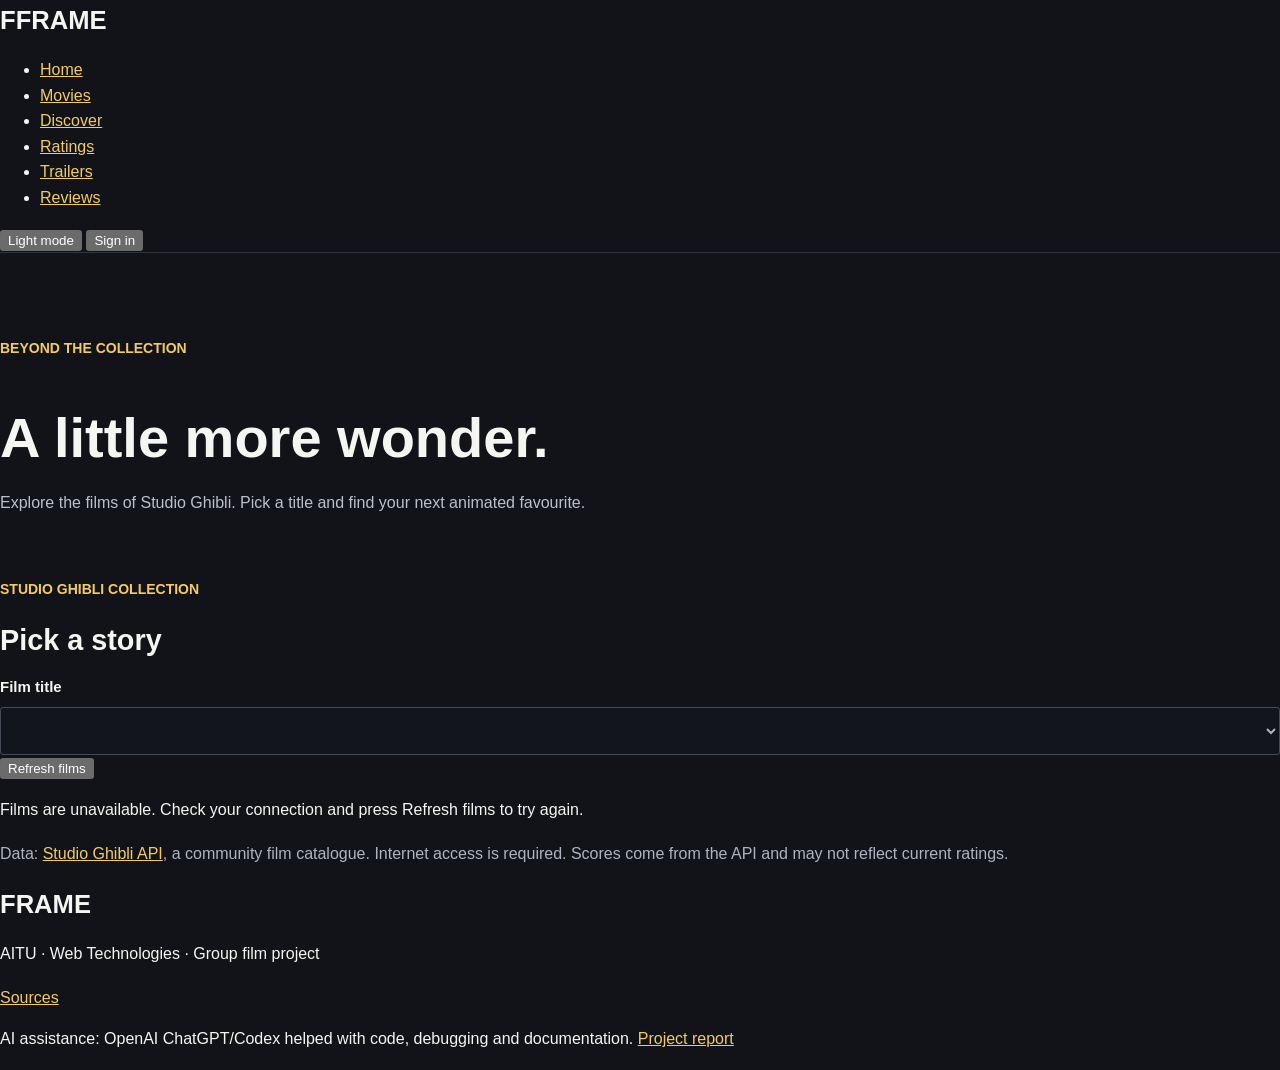
==== discover.html @ 14759774 "Upd Magzhan" ====
<!DOCTYPE html>
<html lang="en">
<head>
    <meta charset="UTF-8">
    <meta name="viewport" content="width=device-width, initial-scale=1.0">
    <meta name="description" content="FRAME: a student movie guide with films, personal ratings, trailers and reviews.">
    <title>Discover | FRAME</title>
    <link rel="stylesheet" href="vendor/bootstrap-5.3.3.min.css">
    <link rel="stylesheet" href="css/style.css">
</head>
<body>
    <a class="skip-link" href="#main-content">Skip to content</a>
    <header class="site-header">
        <div class="container">
            <div class="header-row">
                <a class="brand" href="index.html"><span>F</span>FRAME</a>
                <nav aria-label="Main navigation">
                <ul class="nav-links">
                <li><a href="index.html">Home</a></li>
                <li><a href="movies.html">Movies</a></li>
                <li><a class="current" aria-current="page" href="discover.html">Discover</a></li>
                <li><a href="ratings.html">Ratings</a></li>
                <li><a href="trailers.html">Trailers</a></li>
                <li><a href="reviews.html">Reviews</a></li>
                </ul>
                </nav>
                <div class="actions">
                    <button id="theme-button" type="button">Light mode</button>
                    <span id="greeting"></span>
                    <button id="signin-button" type="button" aria-controls="signin-panel" aria-expanded="false">Sign in</button>
                    <button id="signout-button" type="button" hidden>Sign out</button>
                </div>
            </div>
        </div>
    </header>

    <div class="container">
        <p id="account-status" class="status" role="status"></p>
        <section id="signin-panel" class="panel" aria-labelledby="signin-title" hidden>
            <h2 id="signin-title">Welcome to FRAME</h2>
            <p class="muted">A local demo profile. Only your name is saved in this browser; this is not a server account.</p>
            <form id="signin-form">
                <div class="field">
                    <label for="signin-name">Your name</label>
                    <input id="signin-name" type="text" required minlength="2" maxlength="40" autocomplete="given-name">
                </div>
                <div class="field">
                  <label for="signin-email">Email</label>
                  <input id="signin-email" type="email" required maxlength="254" autocomplete="email" aria-describedby="email-note">
                  <small id="email-note" class="muted">Checked for a valid format. Never saved or sent.</small>
                </div>
                <p id="signin-error" class="error" role="alert"></p>
                <div class="actions">
                    <button class="gold" type="submit">Continue</button>
                    <button id="cancel-signin" type="button">Cancel</button>
                </div>
            </form>
        </section>
    </div>

    <main id="main-content" class="container">
        <section class="page-intro">
            <p class="eyebrow">BEYOND THE COLLECTION</p>
            <h1>A little more wonder.</h1>
            <p>Explore the films of Studio Ghibli. Pick a title and find your next animated favourite.</p>
        </section>
        <div class="discover-layout">
            <section class="panel" aria-labelledby="choose-film-title">
                <p class="eyebrow">STUDIO GHIBLI COLLECTION</p>
                <h2 id="choose-film-title">Pick a story</h2>
                <div class="field">
                    <label for="film-select">Film title</label>
                    <select id="film-select" disabled><option>Loading…</option></select>
                </div>
                <button id="refresh-films" class="gold" type="button">Refresh films</button>
                <p id="api-status" class="status" role="status"></p>
            </section>
            <article id="film-details" class="panel film-sheet" aria-live="polite" hidden>
                <p class="eyebrow">A CLOSER LOOK</p>
                <h2 id="film-title"></h2>
                <p id="film-description"></p>
                <dl class="film-facts">
                    <div><dt>DIRECTOR</dt><dd id="film-director"></dd></div>
                    <div><dt>RELEASE YEAR</dt><dd id="film-year"></dd></div>
                    <div><dt>RUNNING TIME</dt><dd id="film-time"></dd></div>
                    <div><dt>API RT SCORE</dt><dd id="film-score"></dd></div>
                </dl>
            </article>
        </div>
        <p class="source-note muted">Data: <a href="https://ghibliapi.vercel.app/">Studio Ghibli API</a>, a community film catalogue. Internet access is required. Scores come from the API and may not reflect current ratings.</p>
    </main>

    <footer>
        <div class="container">
            <div class="footer-row">
                <a class="brand" href="index.html">FRAME</a>
                <p>AITU · Web Technologies · Group film project</p>
                <a href="SOURCES.txt">Sources</a>
            </div>
            <p class="ai-credit">AI assistance: OpenAI ChatGPT/Codex helped with code, debugging and documentation.
                <a href="docs/PROJECT_REPORT.pdf">Project report</a></p>
        </div>
    </footer>

    <script src="vendor/jquery-3.7.1.min.js"></script>
    <script src="js/main.js"></script>
    <script src="js/discover.js"></script>
</body>
</html>
---- css/style.css ----
:root {
    --page-background: #111318;
    --text-color: #f5f5f2;
    --accent-color: #f2ca68;
    --muted-color: #aeb4bf;
}

* {
    box-sizing: border-box;
}

body {
    margin: 0;
    background-color: var(--page-background);
    color: var(--text-color);
    font-family: 'Roboto', Arial, sans-serif;
    font-size: 16px;
    line-height: 1.6;
}

a {
    color: var(--accent-color);
}

h1, h2, h3 {
    font-weight: 700;
    line-height: 1.15;
}

h1 {
    font-size: 3.5rem;
    margin-bottom: 20px;
}

h2 {
    font-size: 1.8rem;
    margin-bottom: 18px;
}

h3 {
    font-size: 1.5rem;
}

p {
    margin-bottom: 18px;
}

.muted, .director, .movie-meta, .footer-note, .copyright {
    color: var(--muted-color);
}

.site-header {
    border-bottom: 1px solid #30343e;
}

.header-content, .nav-list, .button-row, .section-heading,
.featured-caption, .movie-meta, .movie-links, .review-heading, .footer-content {
    display: flex;
    align-items: center;
    justify-content: space-between;
    gap: 24px;
}

.header-content {
    min-height: 96px;
}

.brand {
    color: #f5f5f2;
    text-decoration: none;
    font-size: 1.6rem;
    font-weight: bold;
}

.brand-mark {
    display: inline-block;
    background-color: #f2ca68;
    color: #111318;
    padding: 0 11px;
    margin-right: 8px;
}

.nav-list {
    padding: 0;
    margin: 0;
    list-style: none;
    flex-wrap: wrap;
}

.nav-list a {
    display: inline-block;
    color: #d1d4dc;
    text-decoration: none;
    padding: 12px 0;
    border-bottom: 2px solid transparent;
}

.nav-list .current {
    color: #f2ca68;
    border-color: #f2ca68;
}

main {
    min-height: 65vh;
}

.hero {
    padding-top: 56px;
    padding-bottom: 60px;
}

.hero-copy {
    padding-right: 64px;
}

.eyebrow, .item-number {
    color: #f2ca68;
    font-size: 0.875rem;
    font-weight: bold;
}

.hero h1 {
    font-size: 4.25rem;
    margin: 24px 0;
}

.hero-description {
    color: #bac0ca;
    font-size: 1.125rem;
    max-width: 480px;
    margin-bottom: 30px;
}

.button-row {
    justify-content: flex-start;
    flex-wrap: wrap;
}

.btn {
    padding: 12px 22px;
    border-radius: 3px;
    font-weight: bold;
}

.btn-warning {
    background-color: #f2ca68;
    border-color: #f2ca68;
    color: #111318;
}

.text-link {
    font-weight: bold;
}

.hero-caption {
    color: #aeb4bf;
    margin-top: 58px;
    font-size: 0.875rem;
}

.featured-poster {
    position: relative;
    max-width: 310px;
    margin-left: auto;
    margin-right: auto;
}

.featured-poster img {
    display: block;
    width: 100%;
    height: auto;
}

.poster-label {
    position: absolute;
    top: 16px;
    left: 16px;
    background-color: #f2ca68;
    color: #111318;
    padding: 5px 10px;
    font-size: 0.75rem;
    font-weight: bold;
}

.featured-caption {
    max-width: 310px;
    margin: 16px auto 0;
    font-size: 0.875rem;
    flex-wrap: wrap;
    gap: 2px;
}

.featured-caption span {
    display: block;
}

.home-section {
    border-top: 1px solid #30343e;
    padding-top: 35px;
    margin-top: 12px;
    margin-bottom: 65px;
}

.section-heading {
    margin-bottom: 24px;
    flex-wrap: wrap;
    gap: 8px;
}

.section-heading h2 {
    margin: 0;
}


.collection-grid, .movie-grid {
    display: grid;
    grid-template-columns: repeat(3, 1fr);
    gap: 30px;
}

.collection-item {
    border-top: 2px solid #685735;
    padding-top: 20px;
}

.collection-item h3 {
    margin: 12px 0;
}

.collection-item h3 a {
    color: #f5f5f2;
}

.collection-item p {
    color: #bac0ca;
}

.page-intro {
    padding: 52px 0 30px;
    max-width: 700px;
}

.page-intro p {
    color: #bac0ca;
}

.page-intro .eyebrow {
    color: #f2ca68;
}

.movie-grid {
    margin-bottom: 70px;
}

.movie-poster {
    width: 100%;
    height: auto;
    display: block;
}

.movie-meta {
    margin: 18px 0 10px;
    align-items: flex-start;
    font-size: 0.875rem;
    gap: 12px;
}

.movie-card h2 {
    margin-bottom: 10px;
}

.director {
    font-size: 0.875rem;
}

.movie-links {
    flex-wrap: wrap;
    justify-content: flex-start;
    gap: 16px;
    font-weight: bold;
}

.table-wrap {
    overflow-x: auto;
    margin: 28px 0 45px;
}

.ratings-table {
    width: 100%;
    min-width: 560px;
    border-collapse: collapse;
}

.ratings-table th, .ratings-table td {
    padding: 22px 16px;
    text-align: left;
    border-bottom: 1px solid #363b45;
}

.ratings-table thead {
    background-color: #242832;
    color: #bac0ca;
}

.ratings-table caption {
    color: #aeb4bf;
    padding-top: 15px;
}


.ratings-table tbody tr:nth-child(even) {
    background-color: #191d25;
}

.rating-score {
    color: #f2ca68;
    font-weight: bold;
    white-space: nowrap;
}

.reading-list {
    padding-left: 20px;
}

.reading-list li {
    margin-bottom: 14px;
}

.trailer-item {
    border-top: 1px solid #30343e;
    padding-top: 30px;
    padding-bottom: 30px;
}

.trailer-poster {
    width: 100%;
    height: auto;
    max-width: 220px;
}

.trailer-copy {
    padding-left: 36px;
}

.trailer-copy p {
    max-width: 650px;
}

.reviews-list {
    padding-right: 44px;
}

.review-item {
    border-top: 1px solid #30343e;
    padding: 28px 0;
}

.review-heading {
    align-items: flex-start;
    flex-wrap: wrap;
    gap: 8px;
    margin-bottom: 18px;
}

.review-heading h2 {
    margin: 0;
}

.review-form-box {
    background-color: #1c2028;
    padding: 28px;
    margin-bottom: 60px;
    border-top: 3px solid #f2ca68;
}

#review-form label {
    display: block;
    margin: 18px 0 8px;
    font-weight: bold;
}

#review-form input, #review-form select, #review-form textarea {
    display: block;
    width: 100%;
    padding: 11px;
    background-color: #f5f5f2;
    color: #171a22;
    border: 1px solid #c9cbd1;
    border-radius: 3px;
    font-family: 'Roboto', Arial, sans-serif;
    font-size: 1rem;
}

.site-footer {
    border-top: 1px solid #30343e;
    margin-top: 30px;
    padding-top: 35px;
    padding-bottom: 24px;
}

.footer-content {
    align-items: flex-start;
}

.footer-brand {
    font-size: 1.3rem;
}

.footer-note {
    margin: 8px 0;
    font-size: 0.875rem;
}

.footer-links p {
    margin-bottom: 8px;
}

.footer-links a {
    display: block;
    font-size: 0.875rem;
    margin-bottom: 6px;
}

.copyright {
    font-size: 0.875rem;
    margin-top: 26px;
}

a:hover {
    color: #ffe3a1;
}

.nav-list a:hover {
    color: var(--accent-color);
    border-color: var(--accent-color);
}

.btn-warning:hover {
    background-color: #ffe3a1;
    border-color: #ffe3a1;
    color: #111318;
}

a:focus, button:focus, input:focus, select:focus, textarea:focus {
    outline: 3px solid var(--accent-color);
    outline-offset: 4px;
}

@media (max-width: 991px) {
    .hero h1 {
        font-size: 3.25rem;
    }

    .hero-copy {
        padding-right: 25px;
    }

    .header-content {
        flex-direction: column;
        gap: 8px;
        padding-top: 18px;
        padding-bottom: 16px;
    }

    .movie-grid {
        grid-template-columns: repeat(2, 1fr);
    }

    .reviews-list {
        padding-right: 12px;
    }

    .hero-caption {
        margin-top: 30px;
    }
}

@media (max-width: 767px) {
    .container {
        padding-left: 22px;
        padding-right: 22px;
    }

    h1, .hero h1 {
        font-size: 2.7rem;
    }

    .nav-list {
        justify-content: center;
        gap: 16px;
    }

    .nav-list a {
        font-size: 0.875rem;
        padding-top: 5px;
        padding-bottom: 5px;
    }

    .hero {
        padding-top: 35px;
        padding-bottom: 35px;
    }

    .hero-copy {
        padding-right: 12px;
        margin-bottom: 24px;
    }

    .hero h1 {
        margin-top: 16px;
    }

    .collection-grid, .movie-grid {
        grid-template-columns: 1fr;
        gap: 35px;
    }

    .movie-poster {
        max-width: 360px;
    }

    .page-intro {
        padding-top: 35px;
    }

    .trailer-copy {
        padding-left: 12px;
        margin-top: 22px;
    }

    .footer-content {
        flex-direction: column;
    }

    .review-form-box {
        padding: 22px;
    }
}


html { scroll-behavior: smooth; color-scheme: dark; }
[hidden] { display: none !important; }
::selection { background: #f2ca68; color: #111318; }
.skip-link { position: fixed; top: -100px; left: 20px; z-index: 100; background: #f2ca68; color: #111318; padding: 12px 20px; }
.skip-link:focus { top: 12px; }
.nav-list { gap: 22px; }
.nav-list .nav-join { color: var(--accent-color); }
.nav-join span { margin-left: 6px; }
.arrow-icon { width: 16px; height: 16px; vertical-align: -2px; margin-left: 4px; }
.gallery-zoom .arrow-icon { margin: 0; width: 20px; height: 20px; }
#join { scroll-margin-top: 24px; }
.section-display { font-size: clamp(2.2rem, 4vw, 3.5rem); letter-spacing: -0.04em; margin: 18px 0 24px; }
.small-note, .field-hint, .results-count { color: #b1b8c4; font-size: 0.875rem; }
.small-note { margin: 28px 0; max-width: 410px; }
.join-section { padding-top: 60px; padding-bottom: 25px; }
.panel-form { background: #1c2028; border-top: 3px solid var(--accent-color); padding: 30px; }
.panel-form h3 { margin-bottom: 12px; }
.form-grid { display: grid; grid-template-columns: repeat(2, minmax(0, 1fr)); gap: 20px; }
.field { margin-top: 18px; min-width: 0; }
.field label, .search-label { display: block; font-weight: 700; font-size: 0.9375rem; margin-bottom: 8px; }
.field input, .field select, .search-row input {
    width: 100%; min-height: 48px; border: 1px solid #596170; border-radius: 3px;
    background: #13171e; color: #f5f5f2; padding: 11px 13px; font: inherit;
}
.field input::placeholder, .search-row input::placeholder { color: #9ba5b4; opacity: 1; }
.field-hint { margin: 8px 0 0; }
.field-message { font-size: 0.8125rem; margin: 6px 0 0; min-height: 20px; color: #ffb4ad; }
.field-message.valid-message { color: #a8d6b2; }
.is-valid + .field-message { color: #a8d6b2; }
.field input.is-invalid, .field select.is-invalid, #review-form .is-invalid { border: 2px solid #ff9a91; }
.field input.is-valid, .field select.is-valid, #review-form .is-valid { border-color: #8cc69b; }
.form-actions { display: flex; flex-wrap: wrap; align-items: center; gap: 12px; margin-top: 24px; }
.form-status { color: #addbb8; margin: 18px 0 0; overflow-wrap: anywhere; }
.form-status:empty { display: none; }
.status-warning { color: #f4c478; }
.plain-button { background: none; border: 0; border-bottom: 1px solid currentColor; padding: 5px 0; color: var(--accent-color); font: inherit; font-size: 0.875rem; font-weight: 700; }
.plain-button:hover { color: #ffe3a1; }
.password-toggle { margin: 10px 0 0; }
.password-strength { display: flex; align-items: center; gap: 14px; margin: 7px 0 12px; font-size: 0.8125rem; }
.password-strength meter { appearance: none; flex: 1; min-width: 40px; height: 8px; border: 0; border-radius: 4px; background: #38404c; }
.password-strength meter::-webkit-meter-bar { background: #38404c; border: none; height: 8px; }
.password-strength meter::-webkit-meter-optimum-value { background: #f2ca68; }
.password-strength meter[data-level="1"]::-webkit-meter-optimum-value { background: #ff9a91; }
.password-strength meter[data-level="3"]::-webkit-meter-optimum-value { background: #8cc69b; }
.password-strength meter::-moz-meter-bar { background: #f2ca68; }
.password-strength meter[data-level="1"]::-moz-meter-bar { background: #ff9a91; }
.password-strength meter[data-level="3"]::-moz-meter-bar { background: #8cc69b; }
.password-strength span { min-width: 106px; }
.search-section { border-top: 1px solid #30343e; padding: 24px 0 16px; }
.search-row { display: flex; align-items: stretch; gap: 12px; }
.search-row input { flex: 1; min-width: 0; }
.search-row button { flex-shrink: 0; }
.filter-row { display: flex; flex-wrap: wrap; gap: 10px; margin-top: 20px; }
.filter-button { padding: 9px 16px; border: 1px solid #505867; border-radius: 3px; background: transparent; color: #d1d4dc; font-size: 0.875rem; }
.filter-button:hover { border-color: var(--accent-color); color: var(--accent-color); }
.filter-button.active { background: var(--accent-color); border-color: var(--accent-color); color: #111318; font-weight: 700; }
.results-count { margin: 18px 0 14px; }
.movie-card { min-width: 0; }
.empty-state { text-align: center; padding: 34px 20px 55px; }
.empty-state h2 { font-size: 1.5rem; }
.empty-state p { color: var(--muted-color); }
.gallery-section { padding-top: 40px; }
.gallery-section .section-heading { align-items: flex-end; }
.gallery-section .section-heading p { margin: 0 0 10px; }
.gallery-item { display: block; width: 100%; padding: 0; border: 0; background: none; color: #f5f5f2; text-align: left; }
.gallery-image { display: block; position: relative; overflow: hidden; background: #202630; }
.gallery-image img { display: block; width: 100%; aspect-ratio: 2 / 3; object-fit: cover; transition: transform 250ms; }
.gallery-item:hover img { transform: scale(1.035); }
.gallery-zoom { position: absolute; bottom: 14px; right: 14px; width: 40px; height: 40px; display: grid; place-items: center; background: #f2ca68; color: #111318; font-size: 1.5rem; }
.gallery-title { display: block; font-size: 1.25rem; font-weight: 700; margin: 14px 0 2px; }
.gallery-item > .muted { font-size: 0.875rem; }
body:has(dialog[open]) { overflow: hidden; }
dialog { color: #f5f5f2; }
dialog::backdrop { background: rgba(4, 6, 10, 0.88); }
.form-dialog { width: min(560px, calc(100% - 32px)); max-height: calc(100dvh - 40px); border: 1px solid #596170; border-top: 3px solid #f2ca68; border-radius: 4px; padding: 28px; background: #1c2028; }
.dialog-header { display: flex; align-items: center; justify-content: space-between; gap: 20px; }
.dialog-header h2 { margin: 0; }
.icon-button { display: inline-grid; place-items: center; width: 44px; height: 44px; flex: 0 0 44px; padding: 0; border: 1px solid #596170; border-radius: 3px; color: #f5f5f2; background: #202630; font-size: 1.5rem; line-height: 1; }
.icon-button:hover { border-color: #f2ca68; color: #f2ca68; }
.confirm-dialog { width: min(440px, calc(100% - 32px)); }
.confirm-dialog p { overflow-wrap: anywhere; }
.lightbox { border: 0; padding: 0; background: #111318; width: min(660px, calc(100% - 24px)); max-width: none; max-height: calc(100dvh - 24px); overflow: auto; }
.lightbox-panel { padding: 18px 24px 12px; }
.lightbox-header { display: flex; align-items: center; justify-content: space-between; gap: 15px; margin-bottom: 12px; }
.lightbox-header p { margin: 0; }
#lightbox-image { display: block; width: 100%; height: min(65dvh, 720px); object-fit: contain; background: #0d0f13; }
.lightbox-controls { display: flex; align-items: center; justify-content: space-between; gap: 16px; margin-top: 14px; }
#lightbox-caption { margin: 0; font-weight: 700; text-align: center; }
.lightbox-panel .field-hint { margin-top: 10px; }
.table-toolbar { display: flex; align-items: center; justify-content: space-between; gap: 20px; margin-top: 25px; }
.table-toolbar .results-count { margin: 0; }
.table-wrap { margin-top: 20px; }
.ratings-table { min-width: 700px; }
.ratings-table th[scope="row"] { max-width: 240px; overflow-wrap: anywhere; }
.row-actions { white-space: nowrap; }
.row-actions button { margin-right: 18px; min-height: 44px; }
.row-actions button:last-child { margin-right: 0; }
.danger-text { color: #ffb4ad; }
.danger-text:hover { color: #ffcdc8; }
.empty-table { padding: 45px 20px !important; text-align: center !important; color: #b1b8c4; }
.personal-reviews { margin-top: 30px; }
.personal-review h3 { margin: 0; font-size: 1.3rem; }
.review-text { white-space: pre-wrap; overflow-wrap: anywhere; }
.personal-review .muted { overflow-wrap: anywhere; }
#review-form .field-message { margin: 6px 0 0; }
#review-form .field-hint { margin: 8px 0 0; }
#review-form .is-valid + .field-message { color: #a8d6b2; }
.noscript-note { border: 1px solid #f2ca68; padding: 14px; margin: 20px auto; }

@media (max-width: 767px) {
    .nav-list { gap: 10px 18px; }
    .join-section { padding-top: 35px; --bs-gutter-x: 24px; }
    .panel-form { padding: 22px; }
    .gallery-section { margin-top: 25px; }
    .search-row { flex-wrap: wrap; }
    .search-row input { flex-basis: 100%; }
    .search-row button { padding: 9px 14px; }
    .table-toolbar { flex-wrap: wrap; gap: 14px; }
    .lightbox-panel { padding: 14px; }
    .form-dialog { padding: 22px; }
}
@media (max-width: 479px) {
    .form-grid { grid-template-columns: 1fr; gap: 0; }
    .filter-button { padding: 9px 12px; }
    .form-actions .btn { flex-grow: 1; }
    .lightbox-controls { gap: 8px; }
    #lightbox-caption { font-size: 0.9375rem; }
}
@media (prefers-reduced-motion: reduce) {
    html { scroll-behavior: auto; }
    .gallery-image img { transition: none; }
}
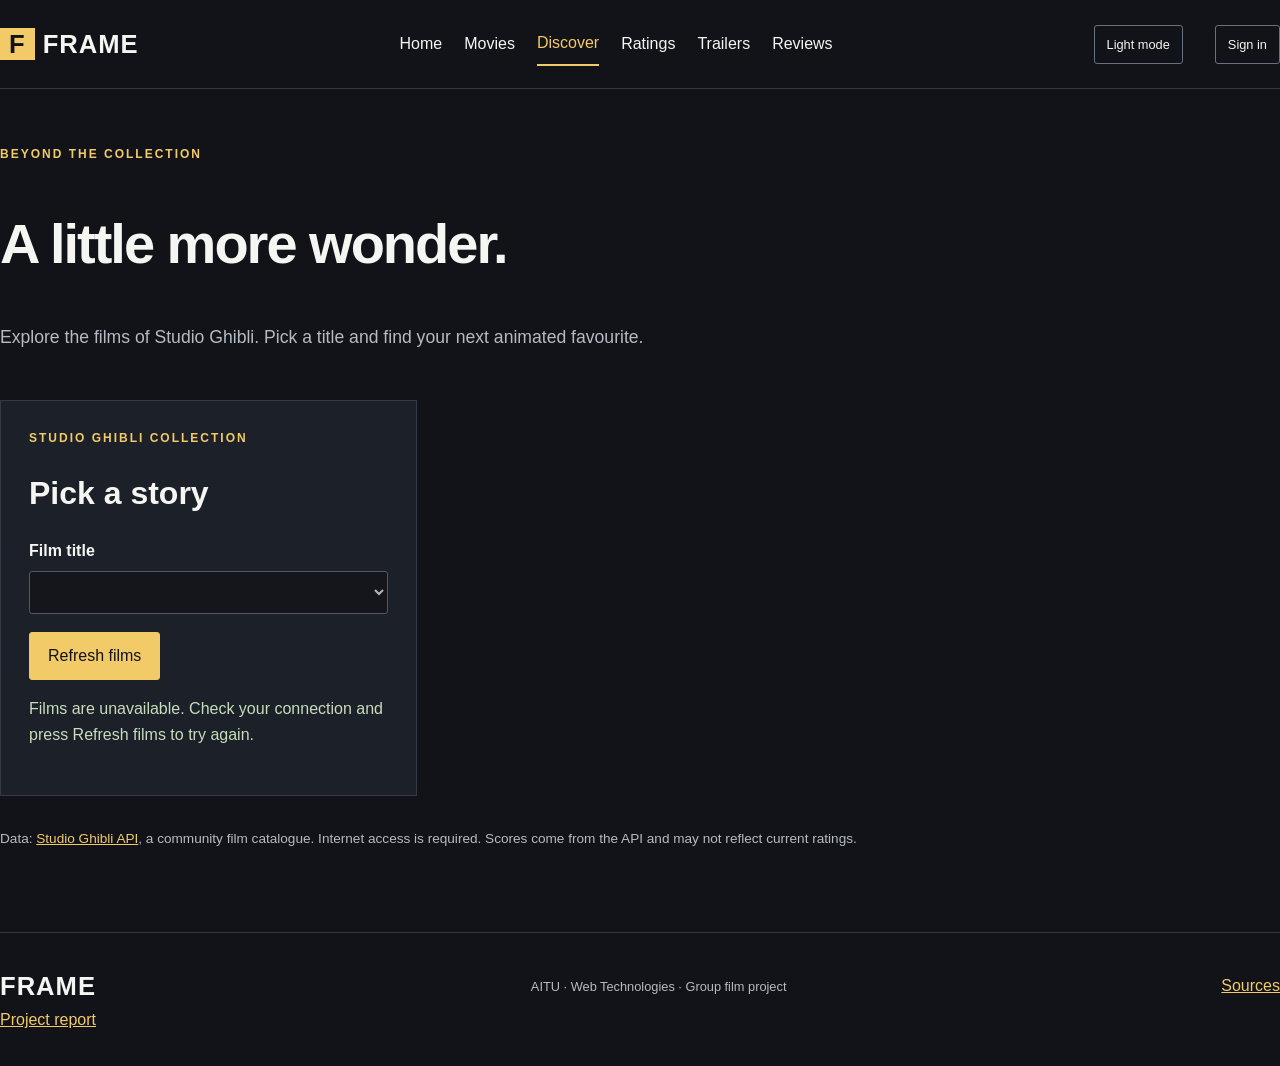
==== commit bd68efc7: "upd Removed AI assistance credit from the footer." ====
--- a/discover.html
+++ b/discover.html
@@ -97,7 +97,6 @@
                 <p>AITU · Web Technologies · Group film project</p>
                 <a href="SOURCES.txt">Sources</a>
             </div>
-            <p class="ai-credit">AI assistance: OpenAI ChatGPT/Codex helped with code, debugging and documentation.
                 <a href="docs/PROJECT_REPORT.pdf">Project report</a></p>
         </div>
     </footer>
@@ -106,4 +105,4 @@
     <script src="js/main.js"></script>
     <script src="js/discover.js"></script>
 </body>
-</html>+</html>
--- a/css/style.css
+++ b/css/style.css
@@ -1,673 +1,189 @@
-
-:root {
-    --page-background: #111318;
-    --text-color: #f5f5f2;
-    --accent-color: #f2ca68;
-    --muted-color: #aeb4bf;
-}
-
-* {
-    box-sizing: border-box;
-}
-
+/* Base styles: dark FRAME colours. */
+* { box-sizing: border-box; }
 body {
     margin: 0;
-    background-color: var(--page-background);
-    color: var(--text-color);
-    font-family: 'Roboto', Arial, sans-serif;
-    font-size: 16px;
-    line-height: 1.6;
+    background: #111318;
+    color: #f5f5f2;
+    font-family: Arial, Helvetica, sans-serif;
+    line-height: 1.65;
 }
+[hidden] { display: none !important; }
+a { color: #f2ca68; }
+a:hover { color: #ffe3a0; }
+h1, h2, h3 { font-weight: 700; line-height: 1.15; }
+h1 { font-size: 3.5rem; letter-spacing: -2px; }
+h2 { font-size: 2rem; }
+h3 { font-size: 1.4rem; }
+p { margin: 0 0 18px; }
+img { display: block; max-width: 100%; }
+button, input, select, textarea { font: inherit; }
+button, .button {
+    display: inline-block;
+    padding: 10px 18px;
+    border: 1px solid #687182;
+    border-radius: 3px;
+    background: transparent;
+    color: inherit;
+    cursor: pointer;
+    text-decoration: none;
+}
+button:hover, .button:hover { border-color: #f2ca68; color: #f2ca68; }
+button:disabled { opacity: .55; cursor: wait; }
+.gold { background: #f2ca68; color: #111318; border-color: #f2ca68; }
+.gold:hover { background: #ffe3a0; color: #111318; }
+:focus-visible { outline: 3px solid #f2ca68; outline-offset: 4px; }
+label { display: block; margin-bottom: 6px; font-weight: bold; }
+input, select, textarea {
+    width: 100%;
+    border: 1px solid #687182;
+    border-radius: 3px;
+    padding: 11px;
+    background: #111318;
+    color: #f5f5f2;
+}
+textarea { resize: vertical; }
+.field { margin-bottom: 18px; }
+.muted, .meta, .faq-answer { color: #b5bbc5; }
+.eyebrow { color: #f2ca68; font-size: .75rem; letter-spacing: 2px; font-weight: bold; }
+.status { color: #c7ddbd; margin-top: 16px; overflow-wrap: anywhere; }
+.status:empty { display: none; }
+.error { color: #ffb4ad; }
+.skip-link { position: absolute; top: -100px; left: 10px; padding: 10px; background: #111318; z-index: 5; }
+.skip-link:focus { top: 10px; }
 
-a {
-    color: var(--accent-color);
-}
-
-h1, h2, h3 {
-    font-weight: 700;
-    line-height: 1.15;
-}
-
-h1 {
-    font-size: 3.5rem;
-    margin-bottom: 20px;
-}
-
-h2 {
-    font-size: 1.8rem;
-    margin-bottom: 18px;
-}
-
-h3 {
-    font-size: 1.5rem;
-}
-
-p {
-    margin-bottom: 18px;
-}
-
-.muted, .director, .movie-meta, .footer-note, .copyright {
-    color: var(--muted-color);
-}
-
-.site-header {
-    border-bottom: 1px solid #30343e;
-}
-
-.header-content, .nav-list, .button-row, .section-heading,
-.featured-caption, .movie-meta, .movie-links, .review-heading, .footer-content {
+/* Flexbox keeps navigation and buttons in a row and allows wrapping. */
+.site-header { border-bottom: 1px solid #343943; }
+.header-row, .nav-links, .actions, .section-heading, .footer-row {
     display: flex;
     align-items: center;
     justify-content: space-between;
-    gap: 24px;
-}
-
-.header-content {
-    min-height: 96px;
-}
-
-.brand {
-    color: #f5f5f2;
-    text-decoration: none;
-    font-size: 1.6rem;
-    font-weight: bold;
-}
-
-.brand-mark {
-    display: inline-block;
-    background-color: #f2ca68;
-    color: #111318;
-    padding: 0 11px;
-    margin-right: 8px;
-}
-
-.nav-list {
-    padding: 0;
-    margin: 0;
-    list-style: none;
+    gap: 16px;
     flex-wrap: wrap;
 }
+.header-row { padding: 22px 0; }
+.brand { color: inherit; font-size: 1.6rem; font-weight: bold; text-decoration: none; letter-spacing: 1px; }
+.brand span { padding: 2px 9px; background: #f2ca68; color: #111318; margin-right: 8px; }
+.nav-links { list-style: none; padding: 0; margin: 0; gap: 22px; }
+.nav-links a { color: inherit; text-decoration: none; padding: 8px 0; display: block; }
+.nav-links a.current { color: #f2ca68; border-bottom: 2px solid #f2ca68; }
+.actions { justify-content: flex-start; }
+.header-row button { font-size: .8rem; padding: 8px 12px; }
+#greeting { font-size: .85rem; max-width: 180px; overflow-wrap: anywhere; }
+#signin-panel { max-width: 620px; margin: 24px auto; }
+main { min-height: 65vh; padding-bottom: 64px; }
+.page-intro { padding: 56px 0 30px; }
+.page-intro > p:last-child { max-width: 650px; color: #b5bbc5; font-size: 1.1rem; }
+.panel { background: #1c2028; border: 1px solid #343943; padding: 28px; }
+.home-section { padding: 40px 0; border-top: 1px solid #343943; }
+.section-heading { margin-bottom: 26px; }
+.section-heading h2 { margin: 0; }
+.grid { display: grid; grid-template-columns: repeat(3, minmax(0, 1fr)); gap: 26px; }
 
-.nav-list a {
-    display: inline-block;
-    color: #d1d4dc;
-    text-decoration: none;
-    padding: 12px 0;
-    border-bottom: 2px solid transparent;
+/* Home uses the Bootstrap row and column classes. */
+.hero { padding: 64px 0; }
+.hero h1 { font-size: 4.4rem; margin: 18px 0 24px; }
+.hero-copy { padding-right: 50px; }
+.hero-copy > p:not(.eyebrow) { color: #b5bbc5; max-width: 520px; font-size: 1.1rem; }
+.hero .actions { margin: 28px 0; }
+.hero figure { max-width: 300px; margin: 0 auto; }
+.hero img { width: 100%; height: auto; border: 1px solid #343943; }
+figcaption { padding-top: 12px; font-size: .85rem; }
+.collection-item { border-top: 3px solid #f2ca68; padding-top: 24px; }
+.collection-item p { color: #b5bbc5; }
+.collection-item h3 { margin: 16px 0; }
+.faq-item { border-bottom: 1px solid #343943; }
+.faq-question {
+    display: flex;
+    justify-content: space-between;
+    align-items: center;
+    width: 100%;
+    text-align: left;
+    border: 0;
+    padding: 22px 0;
+    font-weight: bold;
+    gap: 20px;
 }
+.faq-question span { color: #f2ca68; font-size: 1.5rem; }
+.faq-answer { display: none; padding-bottom: 20px; max-width: 850px; }
 
-.nav-list .current {
-    color: #f2ca68;
-    border-color: #f2ca68;
-}
-
-main {
-    min-height: 65vh;
-}
-
-.hero {
-    padding-top: 56px;
-    padding-bottom: 60px;
-}
-
-.hero-copy {
-    padding-right: 64px;
-}
-
-.eyebrow, .item-number {
-    color: #f2ca68;
-    font-size: 0.875rem;
-    font-weight: bold;
-}
-
-.hero h1 {
-    font-size: 4.25rem;
-    margin: 24px 0;
-}
-
-.hero-description {
-    color: #bac0ca;
-    font-size: 1.125rem;
-    max-width: 480px;
-    margin-bottom: 30px;
-}
-
-.button-row {
-    justify-content: flex-start;
-    flex-wrap: wrap;
-}
-
-.btn {
-    padding: 12px 22px;
-    border-radius: 3px;
-    font-weight: bold;
-}
-
-.btn-warning {
-    background-color: #f2ca68;
-    border-color: #f2ca68;
-    color: #111318;
-}
-
-.text-link {
-    font-weight: bold;
-}
-
-.hero-caption {
-    color: #aeb4bf;
-    margin-top: 58px;
-    font-size: 0.875rem;
-}
-
-.featured-poster {
-    position: relative;
-    max-width: 310px;
-    margin-left: auto;
-    margin-right: auto;
-}
-
-.featured-poster img {
-    display: block;
-    width: 100%;
-    height: auto;
-}
-
-.poster-label {
-    position: absolute;
-    top: 16px;
-    left: 16px;
-    background-color: #f2ca68;
-    color: #111318;
-    padding: 5px 10px;
-    font-size: 0.75rem;
-    font-weight: bold;
-}
-
-.featured-caption {
-    max-width: 310px;
-    margin: 16px auto 0;
-    font-size: 0.875rem;
-    flex-wrap: wrap;
-    gap: 2px;
-}
-
-.featured-caption span {
-    display: block;
-}
-
-.home-section {
-    border-top: 1px solid #30343e;
-    padding-top: 35px;
-    margin-top: 12px;
-    margin-bottom: 65px;
-}
-
-.section-heading {
-    margin-bottom: 24px;
-    flex-wrap: wrap;
-    gap: 8px;
-}
-
-.section-heading h2 {
-    margin: 0;
-}
-
-
-.collection-grid, .movie-grid {
-    display: grid;
-    grid-template-columns: repeat(3, 1fr);
-    gap: 30px;
-}
-
-.collection-item {
-    border-top: 2px solid #685735;
-    padding-top: 20px;
-}
-
-.collection-item h3 {
-    margin: 12px 0;
-}
-
-.collection-item h3 a {
-    color: #f5f5f2;
-}
-
-.collection-item p {
-    color: #bac0ca;
-}
-
-.page-intro {
-    padding: 52px 0 30px;
-    max-width: 700px;
-}
-
-.page-intro p {
-    color: #bac0ca;
-}
-
-.page-intro .eyebrow {
-    color: #f2ca68;
-}
-
-.movie-grid {
-    margin-bottom: 70px;
-}
-
-.movie-poster {
-    width: 100%;
-    height: auto;
-    display: block;
-}
-
-.movie-meta {
-    margin: 18px 0 10px;
-    align-items: flex-start;
-    font-size: 0.875rem;
-    gap: 12px;
-}
-
-.movie-card h2 {
-    margin-bottom: 10px;
-}
-
-.director {
-    font-size: 0.875rem;
-}
-
-.movie-links {
-    flex-wrap: wrap;
-    justify-content: flex-start;
-    gap: 16px;
-    font-weight: bold;
-}
-
-.table-wrap {
-    overflow-x: auto;
-    margin: 28px 0 45px;
-}
-
-.ratings-table {
-    width: 100%;
-    min-width: 560px;
-    border-collapse: collapse;
-}
-
-.ratings-table th, .ratings-table td {
-    padding: 22px 16px;
-    text-align: left;
-    border-bottom: 1px solid #363b45;
-}
-
-.ratings-table thead {
-    background-color: #242832;
-    color: #bac0ca;
-}
-
-.ratings-table caption {
-    color: #aeb4bf;
-    padding-top: 15px;
-}
-
-
-.ratings-table tbody tr:nth-child(even) {
-    background-color: #191d25;
-}
-
-.rating-score {
-    color: #f2ca68;
-    font-weight: bold;
-    white-space: nowrap;
-}
-
-.reading-list {
-    padding-left: 20px;
-}
-
-.reading-list li {
-    margin-bottom: 14px;
-}
-
-.trailer-item {
-    border-top: 1px solid #30343e;
-    padding-top: 30px;
-    padding-bottom: 30px;
-}
-
-.trailer-poster {
-    width: 100%;
-    height: auto;
-    max-width: 220px;
-}
-
-.trailer-copy {
-    padding-left: 36px;
-}
-
-.trailer-copy p {
-    max-width: 650px;
-}
-
-.reviews-list {
-    padding-right: 44px;
-}
-
-.review-item {
-    border-top: 1px solid #30343e;
-    padding: 28px 0;
-}
-
-.review-heading {
-    align-items: flex-start;
-    flex-wrap: wrap;
-    gap: 8px;
-    margin-bottom: 18px;
-}
-
-.review-heading h2 {
-    margin: 0;
-}
-
-.review-form-box {
-    background-color: #1c2028;
-    padding: 28px;
-    margin-bottom: 60px;
-    border-top: 3px solid #f2ca68;
-}
-
-#review-form label {
-    display: block;
-    margin: 18px 0 8px;
-    font-weight: bold;
-}
-
-#review-form input, #review-form select, #review-form textarea {
-    display: block;
-    width: 100%;
-    padding: 11px;
-    background-color: #f5f5f2;
-    color: #171a22;
-    border: 1px solid #c9cbd1;
-    border-radius: 3px;
-    font-family: 'Roboto', Arial, sans-serif;
-    font-size: 1rem;
-}
-
-.site-footer {
-    border-top: 1px solid #30343e;
-    margin-top: 30px;
-    padding-top: 35px;
-    padding-bottom: 24px;
-}
-
-.footer-content {
-    align-items: flex-start;
-}
-
-.footer-brand {
-    font-size: 1.3rem;
-}
-
-.footer-note {
-    margin: 8px 0;
-    font-size: 0.875rem;
-}
-
-.footer-links p {
-    margin-bottom: 8px;
-}
-
-.footer-links a {
-    display: block;
-    font-size: 0.875rem;
-    margin-bottom: 6px;
-}
-
-.copyright {
-    font-size: 0.875rem;
-    margin-top: 26px;
-}
-
-a:hover {
-    color: #ffe3a1;
-}
-
-.nav-list a:hover {
-    color: var(--accent-color);
-    border-color: var(--accent-color);
-}
-
-.btn-warning:hover {
-    background-color: #ffe3a1;
-    border-color: #ffe3a1;
-    color: #111318;
-}
-
-a:focus, button:focus, input:focus, select:focus, textarea:focus {
-    outline: 3px solid var(--accent-color);
-    outline-offset: 4px;
-}
-
-@media (max-width: 991px) {
-    .hero h1 {
-        font-size: 3.25rem;
-    }
-
-    .hero-copy {
-        padding-right: 25px;
-    }
-
-    .header-content {
-        flex-direction: column;
-        gap: 8px;
-        padding-top: 18px;
-        padding-bottom: 16px;
-    }
-
-    .movie-grid {
-        grid-template-columns: repeat(2, 1fr);
-    }
-
-    .reviews-list {
-        padding-right: 12px;
-    }
-
-    .hero-caption {
-        margin-top: 30px;
-    }
-}
-
-@media (max-width: 767px) {
-    .container {
-        padding-left: 22px;
-        padding-right: 22px;
-    }
-
-    h1, .hero h1 {
-        font-size: 2.7rem;
-    }
-
-    .nav-list {
-        justify-content: center;
-        gap: 16px;
-    }
-
-    .nav-list a {
-        font-size: 0.875rem;
-        padding-top: 5px;
-        padding-bottom: 5px;
-    }
-
-    .hero {
-        padding-top: 35px;
-        padding-bottom: 35px;
-    }
-
-    .hero-copy {
-        padding-right: 12px;
-        margin-bottom: 24px;
-    }
-
-    .hero h1 {
-        margin-top: 16px;
-    }
-
-    .collection-grid, .movie-grid {
-        grid-template-columns: 1fr;
-        gap: 35px;
-    }
-
-    .movie-poster {
-        max-width: 360px;
-    }
-
-    .page-intro {
-        padding-top: 35px;
-    }
-
-    .trailer-copy {
-        padding-left: 12px;
-        margin-top: 22px;
-    }
-
-    .footer-content {
-        flex-direction: column;
-    }
-
-    .review-form-box {
-        padding: 22px;
-    }
-}
-
-
-html { scroll-behavior: smooth; color-scheme: dark; }
-[hidden] { display: none !important; }
-::selection { background: #f2ca68; color: #111318; }
-.skip-link { position: fixed; top: -100px; left: 20px; z-index: 100; background: #f2ca68; color: #111318; padding: 12px 20px; }
-.skip-link:focus { top: 12px; }
-.nav-list { gap: 22px; }
-.nav-list .nav-join { color: var(--accent-color); }
-.nav-join span { margin-left: 6px; }
-.arrow-icon { width: 16px; height: 16px; vertical-align: -2px; margin-left: 4px; }
-.gallery-zoom .arrow-icon { margin: 0; width: 20px; height: 20px; }
-#join { scroll-margin-top: 24px; }
-.section-display { font-size: clamp(2.2rem, 4vw, 3.5rem); letter-spacing: -0.04em; margin: 18px 0 24px; }
-.small-note, .field-hint, .results-count { color: #b1b8c4; font-size: 0.875rem; }
-.small-note { margin: 28px 0; max-width: 410px; }
-.join-section { padding-top: 60px; padding-bottom: 25px; }
-.panel-form { background: #1c2028; border-top: 3px solid var(--accent-color); padding: 30px; }
-.panel-form h3 { margin-bottom: 12px; }
-.form-grid { display: grid; grid-template-columns: repeat(2, minmax(0, 1fr)); gap: 20px; }
-.field { margin-top: 18px; min-width: 0; }
-.field label, .search-label { display: block; font-weight: 700; font-size: 0.9375rem; margin-bottom: 8px; }
-.field input, .field select, .search-row input {
-    width: 100%; min-height: 48px; border: 1px solid #596170; border-radius: 3px;
-    background: #13171e; color: #f5f5f2; padding: 11px 13px; font: inherit;
-}
-.field input::placeholder, .search-row input::placeholder { color: #9ba5b4; opacity: 1; }
-.field-hint { margin: 8px 0 0; }
-.field-message { font-size: 0.8125rem; margin: 6px 0 0; min-height: 20px; color: #ffb4ad; }
-.field-message.valid-message { color: #a8d6b2; }
-.is-valid + .field-message { color: #a8d6b2; }
-.field input.is-invalid, .field select.is-invalid, #review-form .is-invalid { border: 2px solid #ff9a91; }
-.field input.is-valid, .field select.is-valid, #review-form .is-valid { border-color: #8cc69b; }
-.form-actions { display: flex; flex-wrap: wrap; align-items: center; gap: 12px; margin-top: 24px; }
-.form-status { color: #addbb8; margin: 18px 0 0; overflow-wrap: anywhere; }
-.form-status:empty { display: none; }
-.status-warning { color: #f4c478; }
-.plain-button { background: none; border: 0; border-bottom: 1px solid currentColor; padding: 5px 0; color: var(--accent-color); font: inherit; font-size: 0.875rem; font-weight: 700; }
-.plain-button:hover { color: #ffe3a1; }
-.password-toggle { margin: 10px 0 0; }
-.password-strength { display: flex; align-items: center; gap: 14px; margin: 7px 0 12px; font-size: 0.8125rem; }
-.password-strength meter { appearance: none; flex: 1; min-width: 40px; height: 8px; border: 0; border-radius: 4px; background: #38404c; }
-.password-strength meter::-webkit-meter-bar { background: #38404c; border: none; height: 8px; }
-.password-strength meter::-webkit-meter-optimum-value { background: #f2ca68; }
-.password-strength meter[data-level="1"]::-webkit-meter-optimum-value { background: #ff9a91; }
-.password-strength meter[data-level="3"]::-webkit-meter-optimum-value { background: #8cc69b; }
-.password-strength meter::-moz-meter-bar { background: #f2ca68; }
-.password-strength meter[data-level="1"]::-moz-meter-bar { background: #ff9a91; }
-.password-strength meter[data-level="3"]::-moz-meter-bar { background: #8cc69b; }
-.password-strength span { min-width: 106px; }
-.search-section { border-top: 1px solid #30343e; padding: 24px 0 16px; }
-.search-row { display: flex; align-items: stretch; gap: 12px; }
+/* Movies, ratings, trailers and reviews. */
+.search-row { display: flex; gap: 12px; }
 .search-row input { flex: 1; min-width: 0; }
 .search-row button { flex-shrink: 0; }
-.filter-row { display: flex; flex-wrap: wrap; gap: 10px; margin-top: 20px; }
-.filter-button { padding: 9px 16px; border: 1px solid #505867; border-radius: 3px; background: transparent; color: #d1d4dc; font-size: 0.875rem; }
-.filter-button:hover { border-color: var(--accent-color); color: var(--accent-color); }
-.filter-button.active { background: var(--accent-color); border-color: var(--accent-color); color: #111318; font-weight: 700; }
-.results-count { margin: 18px 0 14px; }
-.movie-card { min-width: 0; }
-.empty-state { text-align: center; padding: 34px 20px 55px; }
-.empty-state h2 { font-size: 1.5rem; }
-.empty-state p { color: var(--muted-color); }
-.gallery-section { padding-top: 40px; }
-.gallery-section .section-heading { align-items: flex-end; }
-.gallery-section .section-heading p { margin: 0 0 10px; }
-.gallery-item { display: block; width: 100%; padding: 0; border: 0; background: none; color: #f5f5f2; text-align: left; }
-.gallery-image { display: block; position: relative; overflow: hidden; background: #202630; }
-.gallery-image img { display: block; width: 100%; aspect-ratio: 2 / 3; object-fit: cover; transition: transform 250ms; }
-.gallery-item:hover img { transform: scale(1.035); }
-.gallery-zoom { position: absolute; bottom: 14px; right: 14px; width: 40px; height: 40px; display: grid; place-items: center; background: #f2ca68; color: #111318; font-size: 1.5rem; }
-.gallery-title { display: block; font-size: 1.25rem; font-weight: 700; margin: 14px 0 2px; }
-.gallery-item > .muted { font-size: 0.875rem; }
-body:has(dialog[open]) { overflow: hidden; }
-dialog { color: #f5f5f2; }
-dialog::backdrop { background: rgba(4, 6, 10, 0.88); }
-.form-dialog { width: min(560px, calc(100% - 32px)); max-height: calc(100dvh - 40px); border: 1px solid #596170; border-top: 3px solid #f2ca68; border-radius: 4px; padding: 28px; background: #1c2028; }
-.dialog-header { display: flex; align-items: center; justify-content: space-between; gap: 20px; }
-.dialog-header h2 { margin: 0; }
-.icon-button { display: inline-grid; place-items: center; width: 44px; height: 44px; flex: 0 0 44px; padding: 0; border: 1px solid #596170; border-radius: 3px; color: #f5f5f2; background: #202630; font-size: 1.5rem; line-height: 1; }
-.icon-button:hover { border-color: #f2ca68; color: #f2ca68; }
-.confirm-dialog { width: min(440px, calc(100% - 32px)); }
-.confirm-dialog p { overflow-wrap: anywhere; }
-.lightbox { border: 0; padding: 0; background: #111318; width: min(660px, calc(100% - 24px)); max-width: none; max-height: calc(100dvh - 24px); overflow: auto; }
-.lightbox-panel { padding: 18px 24px 12px; }
-.lightbox-header { display: flex; align-items: center; justify-content: space-between; gap: 15px; margin-bottom: 12px; }
-.lightbox-header p { margin: 0; }
-#lightbox-image { display: block; width: 100%; height: min(65dvh, 720px); object-fit: contain; background: #0d0f13; }
-.lightbox-controls { display: flex; align-items: center; justify-content: space-between; gap: 16px; margin-top: 14px; }
-#lightbox-caption { margin: 0; font-weight: 700; text-align: center; }
-.lightbox-panel .field-hint { margin-top: 10px; }
-.table-toolbar { display: flex; align-items: center; justify-content: space-between; gap: 20px; margin-top: 25px; }
-.table-toolbar .results-count { margin: 0; }
-.table-wrap { margin-top: 20px; }
-.ratings-table { min-width: 700px; }
-.ratings-table th[scope="row"] { max-width: 240px; overflow-wrap: anywhere; }
-.row-actions { white-space: nowrap; }
-.row-actions button { margin-right: 18px; min-height: 44px; }
-.row-actions button:last-child { margin-right: 0; }
-.danger-text { color: #ffb4ad; }
-.danger-text:hover { color: #ffcdc8; }
-.empty-table { padding: 45px 20px !important; text-align: center !important; color: #b1b8c4; }
-.personal-reviews { margin-top: 30px; }
-.personal-review h3 { margin: 0; font-size: 1.3rem; }
-.review-text { white-space: pre-wrap; overflow-wrap: anywhere; }
-.personal-review .muted { overflow-wrap: anywhere; }
-#review-form .field-message { margin: 6px 0 0; }
-#review-form .field-hint { margin: 8px 0 0; }
-#review-form .is-valid + .field-message { color: #a8d6b2; }
-.noscript-note { border: 1px solid #f2ca68; padding: 14px; margin: 20px auto; }
+.movie-card img, .trailer-card img { width: 100%; aspect-ratio: 2 / 3; object-fit: cover; }
+.meta { display: flex; justify-content: space-between; gap: 16px; font-size: .8rem; margin: 18px 0 12px; }
+.movie-card p, .trailer-card p { color: #b5bbc5; }
+.movie-card h2, .trailer-card h2 { font-size: 1.6rem; margin: 12px 0; }
+.movie-card .actions { font-size: .9rem; margin-top: 20px; }
+.table-wrap { overflow-x: auto; }
+table { width: 100%; border-collapse: collapse; min-width: 460px; }
+caption { color: #b5bbc5; caption-side: top; }
+th, td { padding: 20px 14px; border-bottom: 1px solid #343943; text-align: left; }
+th { color: #f2ca68; }
+.rating-input { width: 100px; }
+.split { display: grid; grid-template-columns: 1fr 1fr; gap: 32px; align-items: start; }
+.review-sample { margin-bottom: 24px; }
+#my-reviews .panel { margin-top: 20px; overflow-wrap: anywhere; }
 
+/* Discover displays one selected API film. */
+.discover-layout { display: grid; grid-template-columns: 1fr 2fr; gap: 30px; align-items: start; }
+.film-sheet { border-top: 4px solid #f2ca68; }
+.film-sheet h2 { font-size: 2.8rem; margin-bottom: 24px; }
+.film-facts { display: grid; grid-template-columns: 1fr 1fr; gap: 16px; margin: 30px 0 0; }
+.film-facts div { border-top: 1px solid #343943; padding-top: 14px; }
+.film-facts dt { color: #b5bbc5; font-size: .8rem; margin-bottom: 6px; }
+.film-facts dd { margin: 0; font-size: 1.1rem; }
+.source-note { margin-top: 32px; font-size: .85rem; }
+footer { border-top: 1px solid #343943; padding: 32px 0; }
+footer p { margin: 0; font-size: .8rem; color: #b5bbc5; }
+.ai-credit { padding-top: 16px; }
+
+/* One class on body changes the whole website to light colours. */
+body.light { background: #f7f5ef; color: #20242b; }
+.light .panel { background: #eeece5; border-color: #cfcdc5; }
+.light input, .light select, .light textarea { background: #fffef9; color: #20242b; }
+.light a, .light .eyebrow, .light th, .light .faq-question span, .light .nav-links a.current { color: #78540b; }
+.light .brand, .light .nav-links a { color: #20242b; }
+.light .button.gold { color: #111318; }
+.light .muted, .light .meta, .light .faq-answer, .light .page-intro > p:last-child,
+.light .hero-copy > p:not(.eyebrow), .light .collection-item p, .light .movie-card p,
+.light .trailer-card p, .light .film-facts dt, .light footer p, .light caption { color: #565e69; }
+.light .status { color: #2d683c; }
+.light .error { color: #a02b28; }
+.light button:hover, .light .button:hover { color: #78540b; border-color: #78540b; }
+.light .gold:hover { color: #111318; }
+.light :focus-visible { outline-color: #78540b; }
+
+/* Tablet: two cards per row. Phone: one column. */
+@media (max-width: 1199px) {
+    .header-row nav { order: 3; width: 100%; }
+    .nav-links { justify-content: flex-start; }
+}
+@media (max-width: 991px) {
+    .grid { grid-template-columns: repeat(2, minmax(0, 1fr)); }
+    .hero h1 { font-size: 3.5rem; }
+    .hero-copy { padding-right: 24px; }
+    .discover-layout { grid-template-columns: 1fr; }
+}
 @media (max-width: 767px) {
-    .nav-list { gap: 10px 18px; }
-    .join-section { padding-top: 35px; --bs-gutter-x: 24px; }
-    .panel-form { padding: 22px; }
-    .gallery-section { margin-top: 25px; }
+    .hero { padding: 36px 0; }
+    .hero-copy { padding-right: 12px; }
+    .hero figure { margin-top: 26px; max-width: 260px; }
+    .split { grid-template-columns: 1fr; }
+}
+@media (max-width: 575px) {
+    h1, .hero h1 { font-size: 2.8rem; }
+    h2, .film-sheet h2 { font-size: 1.8rem; }
+    .container { padding-left: 20px; padding-right: 20px; }
+    .brand { font-size: 1.35rem; }
+    .header-row { gap: 16px 8px; }
+    .header-row .actions { gap: 8px; }
+    .header-row button { padding: 8px; }
+    .nav-links { display: grid; grid-template-columns: repeat(3, 1fr); gap: 3px 20px; }
+    .grid { grid-template-columns: 1fr; }
+    .panel { padding: 22px; }
+    .page-intro { padding-top: 36px; }
     .search-row { flex-wrap: wrap; }
     .search-row input { flex-basis: 100%; }
-    .search-row button { padding: 9px 14px; }
-    .table-toolbar { flex-wrap: wrap; gap: 14px; }
-    .lightbox-panel { padding: 14px; }
-    .form-dialog { padding: 22px; }
+    .film-facts { grid-template-columns: 1fr; }
 }
-@media (max-width: 479px) {
-    .form-grid { grid-template-columns: 1fr; gap: 0; }
-    .filter-button { padding: 9px 12px; }
-    .form-actions .btn { flex-grow: 1; }
-    .lightbox-controls { gap: 8px; }
-    #lightbox-caption { font-size: 0.9375rem; }
-}
-@media (prefers-reduced-motion: reduce) {
-    html { scroll-behavior: auto; }
-    .gallery-image img { transition: none; }
-}
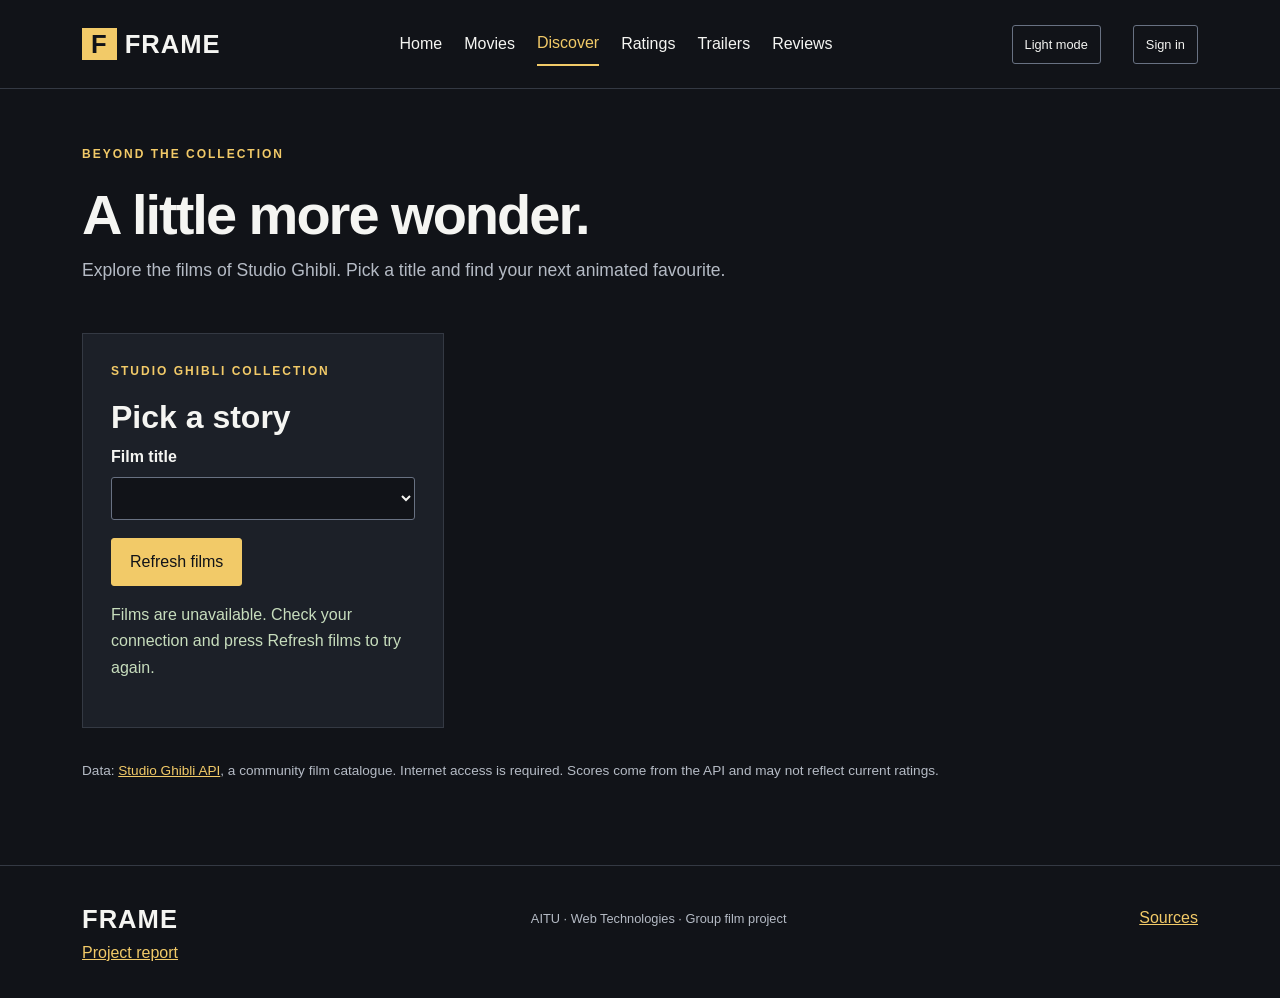
==== commit 705df85e: "upd" ====
--- a/discover.html
+++ b/discover.html
@@ -5,7 +5,7 @@
     <meta name="viewport" content="width=device-width, initial-scale=1.0">
     <meta name="description" content="FRAME: a student movie guide with films, personal ratings, trailers and reviews.">
     <title>Discover | FRAME</title>
-    <link rel="stylesheet" href="vendor/bootstrap-5.3.3.min.css">
+    <link rel="stylesheet" href="resources/bootstrap-5.3.3.min.css">
     <link rel="stylesheet" href="css/style.css">
 </head>
 <body>
@@ -101,7 +101,7 @@
         </div>
     </footer>
 
-    <script src="vendor/jquery-3.7.1.min.js"></script>
+    <script src="resources/jquery-3.7.1.min.js"></script>
     <script src="js/main.js"></script>
     <script src="js/discover.js"></script>
 </body>
